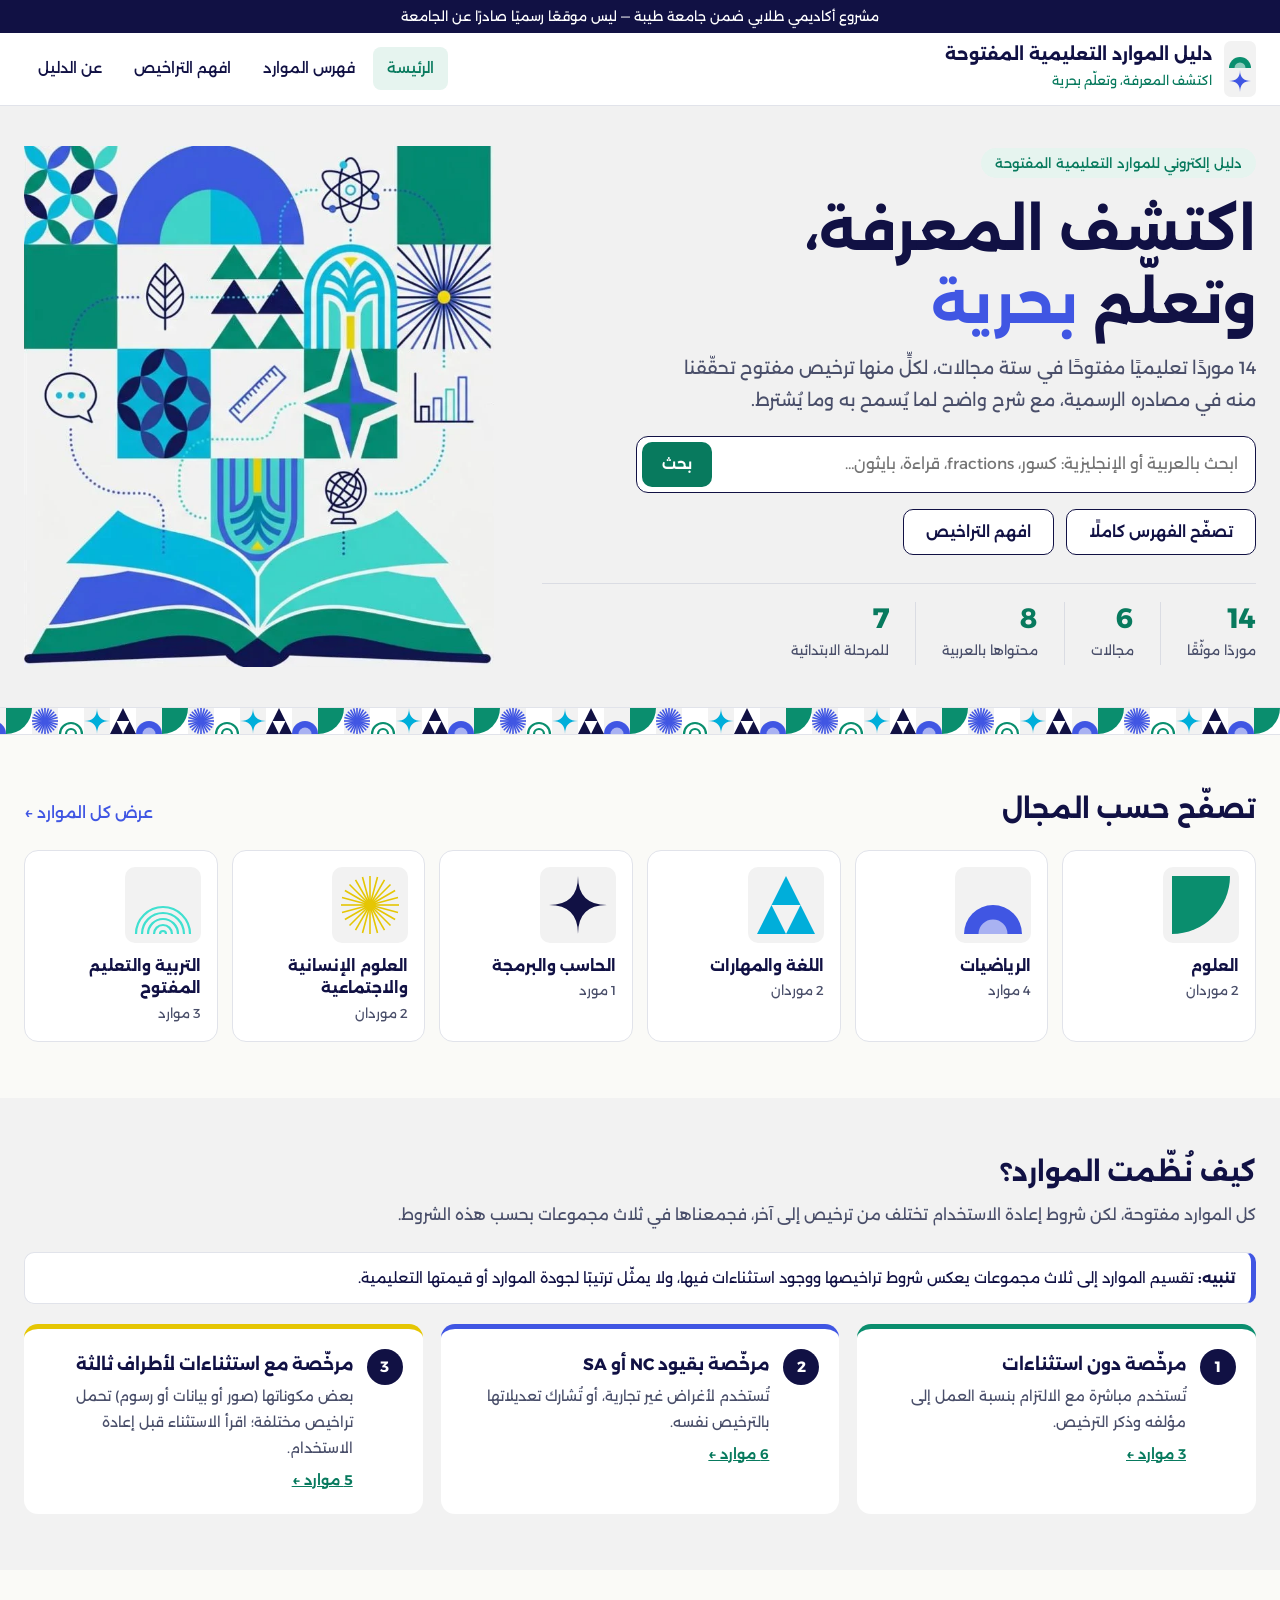
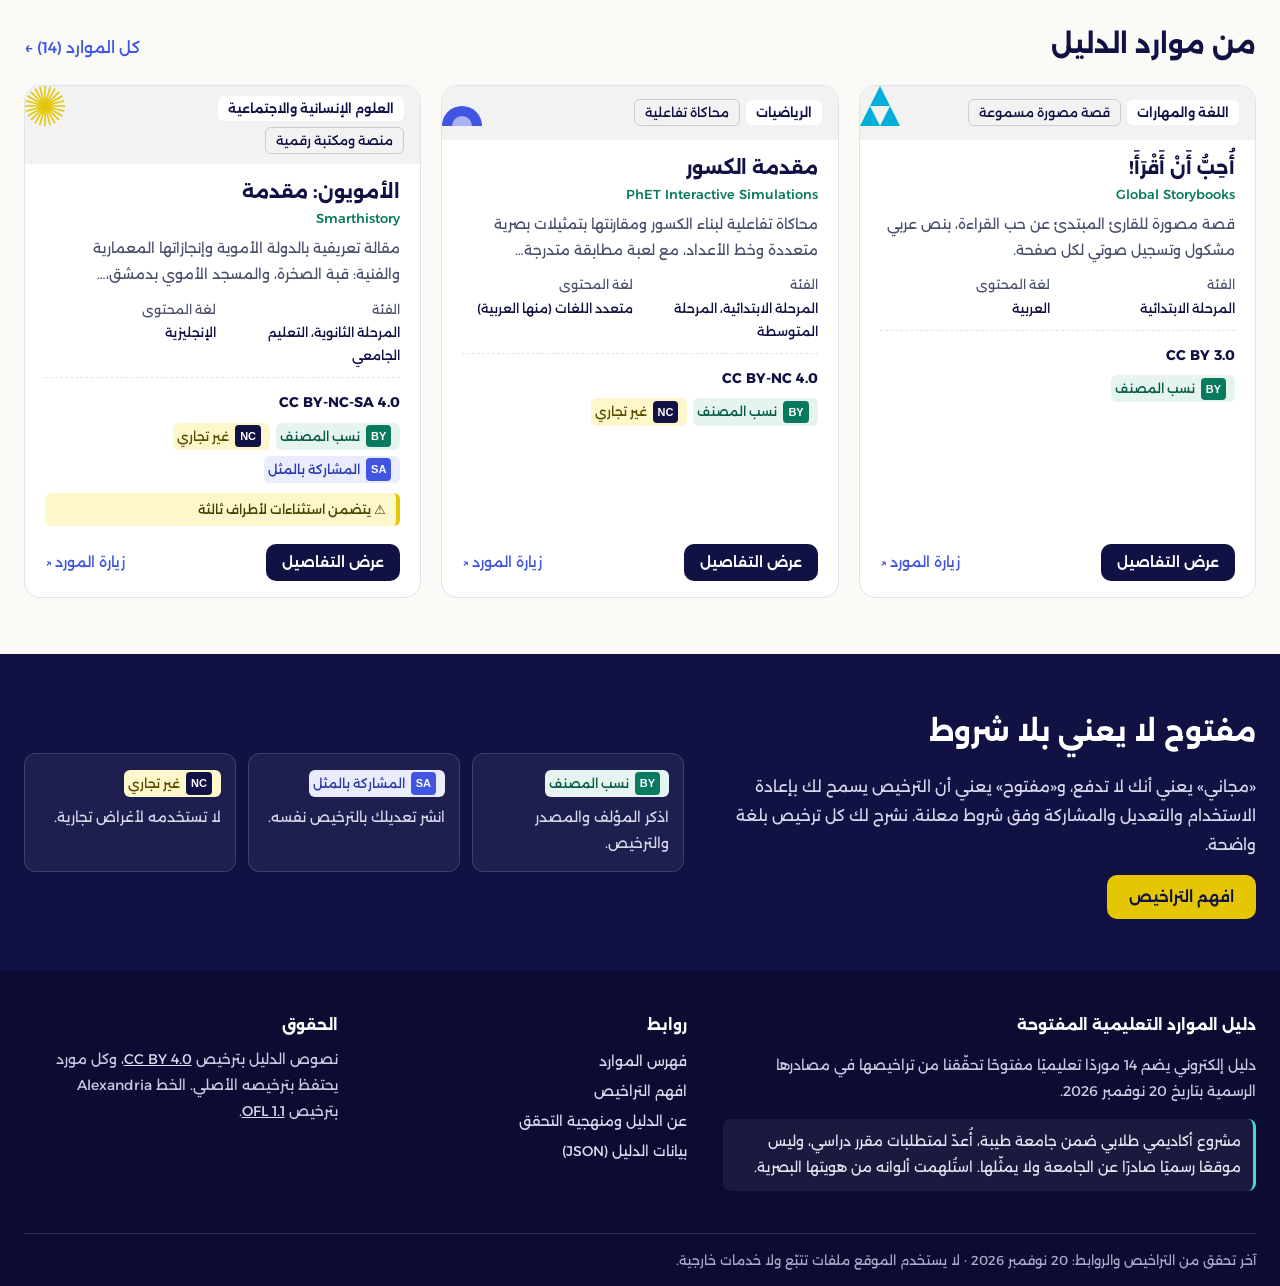
==== index.html @ 3c6ddac7 "دليل الموارد التعليمية المفتوحة — الإصدار 1.0.1 Co-Authored-By: Claude Opus 5.5 <noreply@anthropic.c" ====
<!doctype html>
<html lang="ar" dir="rtl">
<head>
<meta charset="utf-8">
<meta name="viewport" content="width=device-width, initial-scale=1">
<title>دليل الموارد التعليمية المفتوحة — اكتشف المعرفة، وتعلّم بحرية</title>
<meta name="description" content="دليل إلكتروني يضم 14 موردًا تعليميًا مفتوحًا بتراخيص Creative Commons موثّقة، مصنّفة حسب المجال ونوع المورد والفئة المستهدفة. مشروع أكاديمي طلابي.">
<meta name="color-scheme" content="light">
<meta name="theme-color" content="#111144">
<meta property="og:title" content="دليل الموارد التعليمية المفتوحة">
<meta property="og:description" content="اكتشف المعرفة، وتعلّم بحرية — 14 موردًا تعليميًا مفتوحًا بتراخيص موثّقة.">
<meta property="og:type" content="website">
<meta property="og:locale" content="ar_SA">
<link rel="icon" href="assets/img/favicon.svg" type="image/svg+xml">
<link rel="preload" href="assets/fonts/Alexandria-Regular.woff" as="font" type="font/woff" crossorigin>
<link rel="stylesheet" href="assets/css/style.css">
</head>
<body>
<a class="skip" href="#app">تخطَّ إلى المحتوى</a>
<div class="notice" role="note">مشروع أكاديمي طلابي ضمن جامعة طيبة — ليس موقعًا رسميًا صادرًا عن الجامعة</div>
<header class="top">
  <div class="wrap hrow">
    <a class="brand" href="#/" aria-label="دليل الموارد التعليمية المفتوحة — الرئيسة">
      <span class="bmark" aria-hidden="true"><svg width="22" height="22" viewBox="0 0 22 22"><path d="M0 22A11 11 0 0 1 22 22Z" fill="#0A8E6E"/><path d="M5.5 22A5.5 5.5 0 0 1 16.5 22Z" fill="#fff" opacity=".55"/></svg><svg width="22" height="22" viewBox="0 0 22 22"><path d="M11 0Q11 11 22 11Q11 11 11 22Q11 11 0 11Q11 11 11 0Z" fill="#4056E3"/></svg></span>
      <span><b>دليل الموارد التعليمية المفتوحة</b><small>اكتشف المعرفة، وتعلّم بحرية</small></span>
    </a>
    <button class="menu-btn" type="button" aria-expanded="false" aria-controls="nav">القائمة</button>
    <nav class="nav" id="nav" aria-label="التنقل الرئيس">
      <a href="#/">الرئيسة</a>
      <a href="#/resources">فهرس الموارد</a>
      <a href="#/licenses">افهم التراخيص</a>
      <a href="#/about">عن الدليل</a>
    </nav>
  </div>
</header>
<main id="app" tabindex="-1">
<!--NOSCRIPT--><noscript><div class="wrap" style="padding:30px 0"><h1>دليل الموارد التعليمية المفتوحة</h1><p>يعمل البحث والتصفية بتفعيل JavaScript. هذه قائمة الموارد كاملة:</p><table class="ttable"><thead><tr><th>المورد</th><th>الجهة</th><th>المجال</th><th>الترخيص</th></tr></thead><tbody><tr><td><a href="https://phet.colorado.edu/ar/simulations/fractions-intro">مقدمة الكسور</a></td><td>PhET Interactive Simulations – جامعة كولورادو بولدر</td><td>الرياضيات</td><td dir="ltr"><a href="https://creativecommons.org/licenses/by-nc/4.0/deed.ar">CC BY-NC 4.0</a></td></tr><tr><td><a href="https://phet.colorado.edu/ar/simulations/area-builder">بناء المساحة</a></td><td>PhET Interactive Simulations – جامعة كولورادو بولدر</td><td>الرياضيات</td><td dir="ltr"><a href="https://creativecommons.org/licenses/by-nc/4.0/deed.ar">CC BY-NC 4.0</a></td></tr><tr><td><a href="https://phet.colorado.edu/ar/simulations/states-of-matter-basics">أساسيات حالات المادة</a></td><td>PhET Interactive Simulations – جامعة كولورادو بولدر</td><td>العلوم</td><td dir="ltr"><a href="https://creativecommons.org/licenses/by-nc/4.0/deed.ar">CC BY-NC 4.0</a></td></tr><tr><td><a href="https://phet.colorado.edu/ar/simulations/circuit-construction-kit-dc">أدوات بناء الدارة الكهربائية: التيار المستمر</a></td><td>PhET Interactive Simulations – جامعة كولورادو بولدر</td><td>العلوم</td><td dir="ltr"><a href="https://creativecommons.org/licenses/by-nc/4.0/deed.ar">CC BY-NC 4.0</a></td></tr><tr><td><a href="https://global-asp.github.io/storybooks-uk/stories/ar/0327">لِنَعُدَّ الحَيَوَانَاتِ</a></td><td>Global Storybooks (جامعة كولومبيا البريطانية)، عن African Storybook</td><td>الرياضيات</td><td dir="ltr"><a href="https://creativecommons.org/licenses/by/3.0/deed.ar">CC BY 3.0</a></td></tr><tr><td><a href="https://global-asp.github.io/storybooks-uk/stories/ar/0087">أُحِبُّ أَنْ أَقْرَأَ!</a></td><td>Global Storybooks (جامعة كولومبيا البريطانية)، عن African Storybook</td><td>اللغة والمهارات</td><td dir="ltr"><a href="https://creativecommons.org/licenses/by/3.0/deed.ar">CC BY 3.0</a></td></tr><tr><td><a href="https://im.kendallhunt.com/K5/teachers/kindergarten/centers.html">مراكز الرياضيات لرياض الأطفال – منهج IM K–5</a></td><td>Illustrative Mathematics، عبر شريكها المعتمد Kendall Hunt</td><td>الرياضيات</td><td dir="ltr"><a href="https://creativecommons.org/licenses/by/4.0/deed.ar">CC BY 4.0</a></td></tr><tr><td><a href="https://www.open.edu/openlearncreate/course/view.php?id=2198">موارد TESSA العربية لإعداد المعلمين</a></td><td>مبادرة TESSA – الجامعة المفتوحة البريطانية (منصة OpenLearn Create)</td><td>التربية والتعليم المفتوح</td><td dir="ltr"><a href="https://creativecommons.org/licenses/by-sa/4.0/deed.ar">CC BY-SA 4.0</a></td></tr><tr><td><a href="https://zenodo.org/records/1436502">التعليم المفتوح: أساسيات ونُهج</a></td><td>مشروع OpenMed (برنامج إيراسموس+، الاتحاد الأوروبي)</td><td>التربية والتعليم المفتوح</td><td dir="ltr"><a href="https://creativecommons.org/licenses/by/4.0/deed.ar">CC BY 4.0</a></td></tr><tr><td><a href="https://www.oerknowledgecloud.org/archive/Basic-Guide-To-OER%5b1%5d.pdf">الدليل الأساسي للموارد التعليمية المفتوحة</a></td><td>رابطة الكومنولث للتعلم (COL) واليونسكو</td><td>التربية والتعليم المفتوح</td><td dir="ltr"><a href="https://creativecommons.org/licenses/by-sa/3.0/deed.ar">CC BY-SA 3.0</a></td></tr><tr><td><a href="https://openstax.org/books/writing-guide/pages/preface">دليل الكتابة مع كتيّب مرجعي</a></td><td>OpenStax – جامعة رايس</td><td>اللغة والمهارات</td><td dir="ltr"><a href="https://creativecommons.org/licenses/by-nc-sa/4.0/deed.ar">CC BY-NC-SA 4.0</a></td></tr><tr><td><a href="https://do1.dr-chuck.com/pythonlearn/EN_us/pythonlearn.pdf">بايثون للجميع</a></td><td>د. تشارلز سيفرانس – جامعة ميشيغان</td><td>الحاسب والبرمجة</td><td dir="ltr"><a href="https://creativecommons.org/licenses/by-nc-sa/3.0/deed.ar">CC BY-NC-SA 3.0</a></td></tr><tr><td><a href="https://ourworldindata.org/literacy">معرفة القراءة والكتابة – عالمنا في بيانات</a></td><td>Our World in Data – Global Change Data Lab</td><td>العلوم الإنسانية والاجتماعية</td><td dir="ltr"><a href="https://creativecommons.org/licenses/by/4.0/deed.ar">CC BY 4.0</a></td></tr><tr><td><a href="https://smarthistory.org/umayyads/">الأمويون: مقدمة</a></td><td>Smarthistory – المقالة بقلم Dr. Elizabeth Macaulay (8 سبتمبر 2019)</td><td>العلوم الإنسانية والاجتماعية</td><td dir="ltr"><a href="https://creativecommons.org/licenses/by-nc-sa/4.0/deed.ar">CC BY-NC-SA 4.0</a></td></tr></tbody></table></div></noscript><!--/NOSCRIPT-->
</main>
<footer class="foot">
  <div class="wrap frow">
    <div>
      <b>دليل الموارد التعليمية المفتوحة</b>
      <p>دليل إلكتروني يضم 14 موردًا تعليميًا مفتوحًا تحقّقنا من تراخيصها في مصادرها الرسمية بتاريخ 20 نوفمبر 2026.</p>
      <p class="disc">مشروع أكاديمي طلابي ضمن جامعة طيبة، أُعدّ لمتطلبات مقرر دراسي، وليس موقعًا رسميًا صادرًا عن الجامعة ولا يمثّلها. استُلهمت ألوانه من هويتها البصرية.</p>
    </div>
    <nav aria-label="روابط التذييل">
      <b>روابط</b>
      <a href="#/resources">فهرس الموارد</a>
      <a href="#/licenses">افهم التراخيص</a>
      <a href="#/about">عن الدليل ومنهجية التحقق</a>
      <a href="data/resources.json">بيانات الدليل (JSON)</a>
    </nav>
    <div>
      <b>الحقوق</b>
      <p style="margin:0">نصوص الدليل بترخيص <a style="display:inline;text-decoration:underline" href="https://creativecommons.org/licenses/by/4.0/deed.ar" rel="license noopener noreferrer" target="_blank">CC BY 4.0</a>، وكل مورد يحتفظ بترخيصه الأصلي. الخط Alexandria بترخيص <a style="display:inline;text-decoration:underline" href="assets/fonts/OFL.txt">OFL 1.1</a>.</p>
    </div>
  </div>
  <div class="wrap fbot">آخر تحقق من التراخيص والروابط: 20 نوفمبر 2026 · لا يستخدم الموقع ملفات تتبّع ولا خدمات خارجية.</div>
</footer>
<script src="data/resources.js"></script>
<script src="assets/js/app.js"></script>
</body>
</html>
---- assets/css/style.css ----
/* دليل الموارد التعليمية المفتوحة — الأنماط
   الألوان مستوحاة من الهوية البصرية لجامعة طيبة؛ الخط Alexandria (SIL OFL 1.1) */
@font-face{font-family:"Alexandria";src:url("../fonts/Alexandria-Regular.woff") format("woff");font-weight:400;font-display:swap}
@font-face{font-family:"Alexandria";src:url("../fonts/Alexandria-Medium.woff") format("woff");font-weight:500;font-display:swap}
@font-face{font-family:"Alexandria";src:url("../fonts/Alexandria-SemiBold.woff") format("woff");font-weight:600;font-display:swap}
@font-face{font-family:"Alexandria";src:url("../fonts/Alexandria-Bold.woff") format("woff");font-weight:700;font-display:swap}

:root{
  --green:#0A8E6E; --green-d:#087A5E; --green-t:#E6F4EF;
  --blue:#4056E3; --blue-t:#E9ECFC; --sky:#00AEDA; --navy:#111144; --navy-2:#0C0C33;
  --turq:#40E0D0; --yellow:#E5C603; --yellow-t:#FFF7CC; --gray:#F2F2F2;
  --ink:#111144; --muted:#4A4F6A; --line:#E1E3EA; --bg:#FAFAF7; --danger:#9B1C1C;
  --radius:14px; --wrap:1232px;
}
*,*::before,*::after{box-sizing:border-box}
html{scroll-behavior:smooth}
@media (prefers-reduced-motion:reduce){html{scroll-behavior:auto}*{transition:none!important;animation:none!important}}
body{margin:0;font-family:"Alexandria",Tahoma,"Segoe UI",sans-serif;color:var(--ink);background:var(--bg);font-size:15.5px;line-height:1.85}
img{max-width:100%;height:auto}
a{color:var(--blue)}
a:hover{color:var(--navy)}
:focus-visible{outline:3px solid var(--blue);outline-offset:2px;border-radius:4px}
.wrap{width:min(var(--wrap),100% - 40px);margin-inline:auto}
.sr-only{position:absolute!important;width:1px;height:1px;overflow:hidden;clip:rect(0 0 0 0);white-space:nowrap}
.skip{position:absolute;inset-inline-start:12px;top:-60px;background:var(--navy);color:#fff;padding:8px 14px;border-radius:8px;z-index:50}
.skip:focus{top:8px;color:#fff}
[dir=ltr],.ltr{direction:ltr;unicode-bidi:isolate}

/* شريط التنبيه والرأس */
.notice{background:var(--navy);color:#fff;font-size:13px;text-align:center;padding:6px 12px;line-height:1.6}
.top{background:#fff;border-bottom:1px solid var(--line);position:sticky;top:0;z-index:20}
.hrow{display:flex;align-items:center;gap:28px;min-height:72px}
.brand{display:flex;gap:12px;align-items:center;text-decoration:none;color:var(--ink)}
.brand b{font-size:17px;display:block;line-height:1.35}
.brand small{color:var(--green-d);font-size:12.5px}
.bmark{display:flex;flex-direction:column;gap:2px;background:var(--gray);padding:5px;border-radius:7px;line-height:0}
.nav{display:flex;gap:4px;margin-inline-start:auto}
.nav a{color:var(--ink);padding:8px 14px;border-radius:8px;font-weight:500;font-size:14.5px;text-decoration:none}
.nav a:hover{background:var(--gray)}
.nav a[aria-current=page]{background:var(--green-t);color:var(--green-d)}
.menu-btn{display:none;margin-inline-start:auto;background:none;border:1.5px solid var(--line);border-radius:8px;padding:6px 12px;font:inherit;color:var(--ink);cursor:pointer}

/* أزرار */
.btn,.btn-o,.btn-y,.btn-s{display:inline-flex;align-items:center;gap:6px;border-radius:10px;font-weight:600;padding:11px 22px;font-size:15px;text-decoration:none;border:0;cursor:pointer;font-family:inherit;line-height:1.5}
.btn{background:var(--green-d);color:#fff}.btn:hover{background:#06604A;color:#fff}
.btn-o{background:#fff;border:1.5px solid var(--navy);color:var(--navy)}.btn-o:hover{background:var(--gray);color:var(--navy)}
.btn-y{background:var(--yellow);color:var(--navy)}.btn-y:hover{background:#F3D61A;color:var(--navy)}
.btn-s{background:var(--navy);color:#fff;padding:8px 16px;font-size:14px}.btn-s:hover{background:#26265E;color:#fff}
.btn-sm{padding:8px 14px;font-size:14px}

/* البحث */
.search{display:flex;gap:8px;background:#fff;border:1.5px solid var(--navy);border-radius:12px;padding:5px;max-width:620px}
.search input{flex:1;border:0;font:inherit;font-size:15.5px;padding:8px 12px;background:transparent;color:var(--ink);min-width:0}
.search input:focus{outline:none}
.search:focus-within{box-shadow:0 0 0 3px rgba(64,86,227,.35)}
.search .btn{padding:9px 20px}

/* البطل */
.hero{background:#F1F1F1}
.hgrid{display:grid;grid-template-columns:1fr 470px;align-items:center;gap:48px;padding:40px 0}
.eyebrow{display:inline-block;background:var(--green-t);color:var(--green-d);border-radius:999px;padding:3px 14px;font-size:13px;font-weight:500}
.hero h1{font-size:clamp(34px,4.6vw,56px);line-height:1.3;margin:16px 0 12px;font-weight:700}
.hero h1 em{font-style:normal;color:var(--blue)}
.htext>p{font-size:17.5px;color:var(--muted);max-width:580px;margin:0 0 20px}
.hero .search{margin-bottom:16px}
.cta{display:flex;gap:12px;flex-wrap:wrap}
.stats{display:flex;flex-wrap:wrap;gap:0;margin:28px 0 0;padding:18px 0 0;border-top:1px solid #DADCE3;list-style:none}
.stats li{padding-inline-end:26px;margin-inline-end:26px;border-inline-end:1px solid #DADCE3}
.stats li:last-child{border:0;margin:0;padding:0}
.stats b{display:block;font-size:28px;color:var(--green-d);line-height:1.2}
.stats span{font-size:13px;color:var(--muted)}
.hart{justify-self:center}
.hart img{width:470px;display:block}

/* الشريط الهندسي */
.strip{display:flex;overflow:hidden;border-block:1px solid var(--line);background:#fff;line-height:0}
.strip span{flex:none}

/* الأقسام */
.sec{padding:56px 0}.sec.alt{background:var(--gray)}
.shead{display:flex;align-items:baseline;flex-wrap:wrap;gap:10px 20px;margin-bottom:22px}
.shead h2{font-size:26px;margin:0;line-height:1.4}
.shead .more{margin-inline-start:auto;font-weight:500;text-decoration:none}
.shead p{margin:0;color:var(--muted);flex-basis:100%}
.dgrid{display:grid;grid-template-columns:repeat(6,1fr);gap:14px}
.dtile{background:#fff;border:1px solid var(--line);border-radius:var(--radius);padding:16px;color:var(--ink);display:flex;flex-direction:column;gap:2px;text-decoration:none;transition:border-color .15s,transform .15s}
.dtile:hover{border-color:var(--green);transform:translateY(-2px);color:var(--ink)}
.dtile b{font-size:15px;line-height:1.5}.dtile small{color:var(--muted)}
.dm{background:var(--gray);border-radius:10px;width:76px;height:76px;display:grid;place-items:center;margin-bottom:10px}
.ggrid{display:grid;grid-template-columns:repeat(3,1fr);gap:18px}
.gcard{background:#fff;border-radius:var(--radius);padding:20px;display:flex;gap:14px;border-top:5px solid}
.g0{border-color:var(--green)!important}.g1{border-color:var(--blue)!important}.g2{border-color:var(--yellow)!important}
.gn{flex:none;width:36px;height:36px;border-radius:50%;display:grid;place-items:center;font-weight:700;background:var(--navy);color:#fff;font-size:15px}
.gcard b{font-size:16.5px}.gcard p{margin:4px 0;color:var(--muted);font-size:14px}
.gcard a{font-weight:600;font-size:14px;color:var(--green-d)}
.callout{background:#fff;border:1px solid var(--line);border-inline-start:5px solid var(--blue);border-radius:10px;padding:12px 16px;margin:0 0 20px;font-size:14.5px}
.sec.alt .callout{background:#fff}

/* البطاقات */
.cgrid{display:grid;grid-template-columns:repeat(3,1fr);gap:20px}
.card{background:#fff;border:1px solid var(--line);border-radius:16px;overflow:hidden;display:flex;flex-direction:column}
.card:hover{border-color:#C5C9D8}
.cband{position:relative;min-height:54px;background:var(--gray);display:flex;align-items:center;flex-wrap:wrap;gap:6px;padding:10px 16px;padding-inline-end:58px}
.corner{position:absolute;inset-inline-end:0;top:0;line-height:0}
.dom,.typ{font-size:12.5px;font-weight:600;border-radius:6px;padding:1px 10px;background:#fff;color:var(--navy);white-space:nowrap}
.typ{background:transparent;border:1px solid #C9CCD8;font-weight:500}
.cbody{padding:14px 20px 6px;flex:1}
.card h3{font-size:18.5px;margin:0;line-height:1.5}
.card h3 a{color:var(--ink);text-decoration:none}
.card h3 a:hover{color:var(--blue)}
.prov{font-size:13px;color:var(--green-d);font-weight:500;margin-bottom:6px}
.desc{font-size:14px;color:var(--muted);margin:0 0 10px;display:-webkit-box;-webkit-line-clamp:2;-webkit-box-orient:vertical;overflow:hidden}
.meta{display:grid;grid-template-columns:1fr 1fr;gap:4px 14px;margin:0 0 10px;font-size:12.5px}
.meta dt{color:var(--muted)}.meta dd{margin:0;font-weight:500}
.lic{border-top:1px dashed var(--line);padding-top:10px}
.lname{font-weight:700;font-size:14px}
.lcs{display:flex;gap:6px;flex-wrap:wrap;margin-top:6px}
.lc{display:inline-flex;align-items:center;gap:6px;font-size:12.5px;border-radius:6px;padding:2px 9px 2px 4px;font-weight:500;white-space:nowrap}
.lc b{font-family:Tahoma,Arial,sans-serif;font-size:11px;border-radius:4px;padding:1px 5px;color:#fff;direction:ltr}
.lc-by{background:var(--green-t);color:#065A46}.lc-by b{background:var(--green-d)}
.lc-sa{background:var(--blue-t);color:#2B3BA8}.lc-sa b{background:var(--blue)}
.lc-nc{background:var(--yellow-t);color:#5A4D00}.lc-nc b{background:var(--navy)}
.flag{margin-top:10px;font-size:12.5px;background:var(--yellow-t);border-inline-start:4px solid var(--yellow);padding:5px 10px;border-radius:6px;color:#4A4000;font-weight:500}
.cfoot{display:flex;align-items:center;justify-content:space-between;gap:10px;padding:12px 20px 16px}
.ext{font-size:14px;font-weight:500;text-decoration:none}
.ext::after{content:" ↗";font-size:12px}

/* شريط التراخيص الكحلي */
.licband{background:var(--navy);color:#fff;padding:52px 0}
.lgrid{display:grid;grid-template-columns:1fr 1.25fr;gap:44px;align-items:center}
.licband h2{font-size:28px;margin:0 0 8px}.licband p{color:#D6D8EC}
.lexp{display:grid;grid-template-columns:repeat(3,1fr);gap:12px}
.lexp div{background:rgba(255,255,255,.06);border:1px solid rgba(255,255,255,.14);border-radius:12px;padding:14px}
.lexp p{margin:8px 0 0;font-size:14px}

/* الفهرس */
.phead{background:#fff;padding:22px 0 20px;border-bottom:1px solid var(--line)}
.crumb{font-size:13px;color:var(--muted)}.crumb a{color:var(--muted)}
.crumb ol{list-style:none;padding:0;margin:0;display:flex;flex-wrap:wrap;gap:6px}
.crumb li+li::before{content:"/";margin-inline-end:6px}
.phead h1{margin:4px 0 12px;font-size:32px;line-height:1.4}
.phead .search{max-width:none}
.toolbar{display:flex;flex-wrap:wrap;align-items:center;gap:8px;margin-top:12px;font-size:14px;color:var(--muted)}
.chip{display:inline-flex;align-items:center;gap:6px;background:var(--green-t);color:var(--green-d);border:0;border-radius:999px;padding:2px 12px;font:inherit;font-size:13.5px;font-weight:500;cursor:pointer}
.chip:hover{background:#D3ECE3}
.count{font-weight:600;color:var(--ink)}
.igrid{display:grid;grid-template-columns:268px 1fr;gap:30px;padding:26px 0 56px;align-items:start}
.filters{background:#fff;border:1px solid var(--line);border-radius:var(--radius);padding:6px 18px 12px;position:sticky;top:90px;max-height:calc(100vh - 110px);overflow:auto}
.filters summary{display:none}
.filters fieldset{border:0;border-bottom:1px solid var(--line);margin:0;padding:12px 0}
.filters fieldset:last-of-type{border:0}
.filters legend{font-weight:600;font-size:14.5px;padding:0;margin-bottom:4px}
.filters label{display:flex;align-items:flex-start;gap:8px;font-size:14px;line-height:1.7;padding:2px 0;cursor:pointer}
.filters input{width:17px;height:17px;margin:4px 0 0;accent-color:var(--green-d);flex:none}
.filters .n{margin-inline-start:auto;color:var(--muted);font-size:12.5px}
.ghead{display:flex;flex-wrap:wrap;align-items:center;gap:6px 10px;margin:4px 0 14px;padding-bottom:8px;border-bottom:3px solid}
.ghead h2{font-size:18px;margin:0}
.ghead small{color:var(--muted)}
.ghead p{flex-basis:100%;margin:0;color:var(--muted);font-size:14px}
.ghead .gn{width:30px;height:30px;font-size:14px}
.rgroup{margin-bottom:34px}
.rgroup .cgrid{grid-template-columns:repeat(auto-fill,minmax(285px,1fr))}
.empty{background:#fff;border:1px dashed #B9BDCF;border-radius:var(--radius);padding:40px 24px;text-align:center}
.empty h2{margin:0 0 6px;font-size:20px}

/* التفاصيل */
.dtop{display:flex;gap:28px;align-items:flex-start;margin-top:12px}
.dicon{background:var(--navy);border-radius:16px;padding:16px;line-height:0;flex:none}
.badges{display:flex;flex-wrap:wrap;gap:8px}
.st{font-size:12.5px;background:var(--green-t);color:var(--green-d);border-radius:6px;padding:1px 10px;font-weight:600}
.dhead h1{font-size:clamp(28px,3.4vw,38px);margin:8px 0 0;line-height:1.4}
.orig{color:var(--muted);font-size:15px;text-align:right}
.lead{font-size:17px;color:var(--muted);max-width:820px;margin:10px 0 18px}
.dgrid2{display:grid;grid-template-columns:1fr 390px;gap:26px;padding:28px 0 40px;align-items:start}
.panel{background:#fff;border:1px solid var(--line);border-radius:var(--radius);padding:18px 22px;margin-bottom:18px}
.panel h2{font-size:18px;margin:0 0 10px;line-height:1.5}
.panel p{margin:0 0 8px}
.kv{margin:0}
.kv>div{display:grid;grid-template-columns:150px 1fr;gap:12px;border-bottom:1px solid var(--line);padding:8px 0}
.kv>div:last-child{border:0}
.kv dt{color:var(--muted)}.kv dd{margin:0;font-weight:500;overflow-wrap:anywhere}
.exc{background:#FFFBE6;border-color:var(--yellow);border-inline-start:6px solid var(--yellow)}
.exc h2{color:#4A4000}
.licp{border-top:6px solid var(--green)}
.cap{font-size:12.5px;color:var(--muted)}
.lbig{font-size:25px;font-weight:700}
.perm{list-style:none;padding:0;margin:12px 0;font-size:14.5px}
.perm li{padding:4px 0;display:flex;gap:8px}
.perm .ok{color:#065A46}.perm .no{color:var(--danger)}.perm .cond{color:#2B3BA8}
.applies{background:var(--gray);border-radius:8px;padding:8px 12px;font-size:14px;margin-bottom:10px}
.attr{background:var(--gray);border-radius:8px;padding:10px 12px;font-size:13px;line-height:1.7;margin:0 0 10px;font-family:Tahoma,Arial,sans-serif;text-align:left;overflow-wrap:anywhere}
.proof{margin:0;padding-inline-start:20px;font-size:13.5px}
.proof li{overflow-wrap:anywhere}
.small{font-size:13.5px;color:var(--muted)}
.pager{display:flex;justify-content:space-between;gap:12px;padding-bottom:48px}
.pager a{background:#fff;border:1px solid var(--line);border-radius:12px;padding:10px 16px;text-decoration:none;color:var(--ink);max-width:48%}
.pager a:hover{border-color:var(--green)}
.pager small{display:block;color:var(--muted)}
.copied{color:var(--green-d);font-size:13px;margin-inline-start:8px}

/* صفحات المحتوى */
.prose{max-width:860px}
.prose h2{font-size:22px;margin:30px 0 8px}
.prose h3{font-size:18px;margin:20px 0 6px}
.lic-cards{display:grid;grid-template-columns:repeat(2,1fr);gap:16px;margin:18px 0}
.lic-cards .panel{margin:0}
.lic-cards ul{margin:6px 0;padding-inline-start:20px;font-size:14.5px}
.ttable{width:100%;border-collapse:collapse;background:#fff;font-size:14.5px;margin:12px 0;border-radius:10px;overflow:hidden}
.ttable th,.ttable td{border:1px solid var(--line);padding:8px 12px;text-align:right;vertical-align:top}
.ttable th{background:var(--gray)}

/* التذييل */
.foot{background:var(--navy-2);color:#C9CBE0;padding:40px 0 0;font-size:14px}
.frow{display:grid;grid-template-columns:1.7fr 1fr 1fr;gap:36px}
.foot b{color:#fff;display:block;margin-bottom:8px;font-size:15px}
.foot a{color:#DADCF0;display:block;text-decoration:none;padding:2px 0}
.foot a:hover{color:#fff;text-decoration:underline}
.disc{background:rgba(255,255,255,.06);padding:10px 12px;border-radius:8px;border-inline-start:3px solid var(--turq);color:#E4E5F3}
.fbot{border-top:1px solid rgba(255,255,255,.12);margin-top:28px;padding:14px 0;font-size:13px;color:#A9ACC9}
.fbot a{display:inline;color:#DADCF0;text-decoration:underline}

/* استجابة */
@media (max-width:1100px){
  .dgrid{grid-template-columns:repeat(3,1fr)}
  .cgrid{grid-template-columns:repeat(2,1fr)}
  .hgrid{grid-template-columns:1fr 380px}.hart img{width:380px}
  .dgrid2{grid-template-columns:1fr 340px}
}
@media (max-width:860px){
  .menu-btn{display:block}
  .nav{display:none;position:absolute;inset-inline:0;top:100%;background:#fff;flex-direction:column;padding:10px 20px 16px;border-bottom:1px solid var(--line)}
  .nav.open{display:flex}
  .top .hrow{position:relative}
  .hgrid{grid-template-columns:1fr;gap:20px;padding:28px 0}
  .hart{order:-1}.hart img{width:min(300px,70vw)}
  .ggrid,.lgrid,.lexp,.frow,.lic-cards{grid-template-columns:1fr}
  .igrid{grid-template-columns:1fr}
  .filters{position:static;max-height:none;padding:0 16px}
  .filters summary{display:flex;justify-content:space-between;font-weight:600;padding:12px 0;cursor:pointer}
  .dgrid2{grid-template-columns:1fr}
  .dtop{flex-direction:column;gap:14px}.dicon{padding:10px}.dicon svg{width:56px;height:56px}
  .kv>div{grid-template-columns:1fr;gap:0}
  .pager{flex-direction:column}.pager a{max-width:none}
}
@media (max-width:560px){
  body{font-size:15px}
  .dgrid{grid-template-columns:repeat(2,1fr)}
  .cgrid,.rgroup .cgrid{grid-template-columns:1fr}
  .brand small{display:none}.brand b{font-size:15px}
  .stats li{padding-inline-end:16px;margin-inline-end:16px}
  .stats b{font-size:22px}
  .search .btn{padding:9px 14px}
  .meta{grid-template-columns:1fr}
}
@media print{.notice,.top,.filters,.foot,.strip,.cta,.pager{display:none}body{background:#fff}}
h1[tabindex="-1"]:focus{outline:none}
.badges a{text-decoration:none}.badges a:hover{border-color:var(--green)}
.hgrid>*,.igrid>*,.dgrid2>*{min-width:0}
@media (max-width:860px){.hgrid{grid-template-columns:minmax(0,1fr)}}
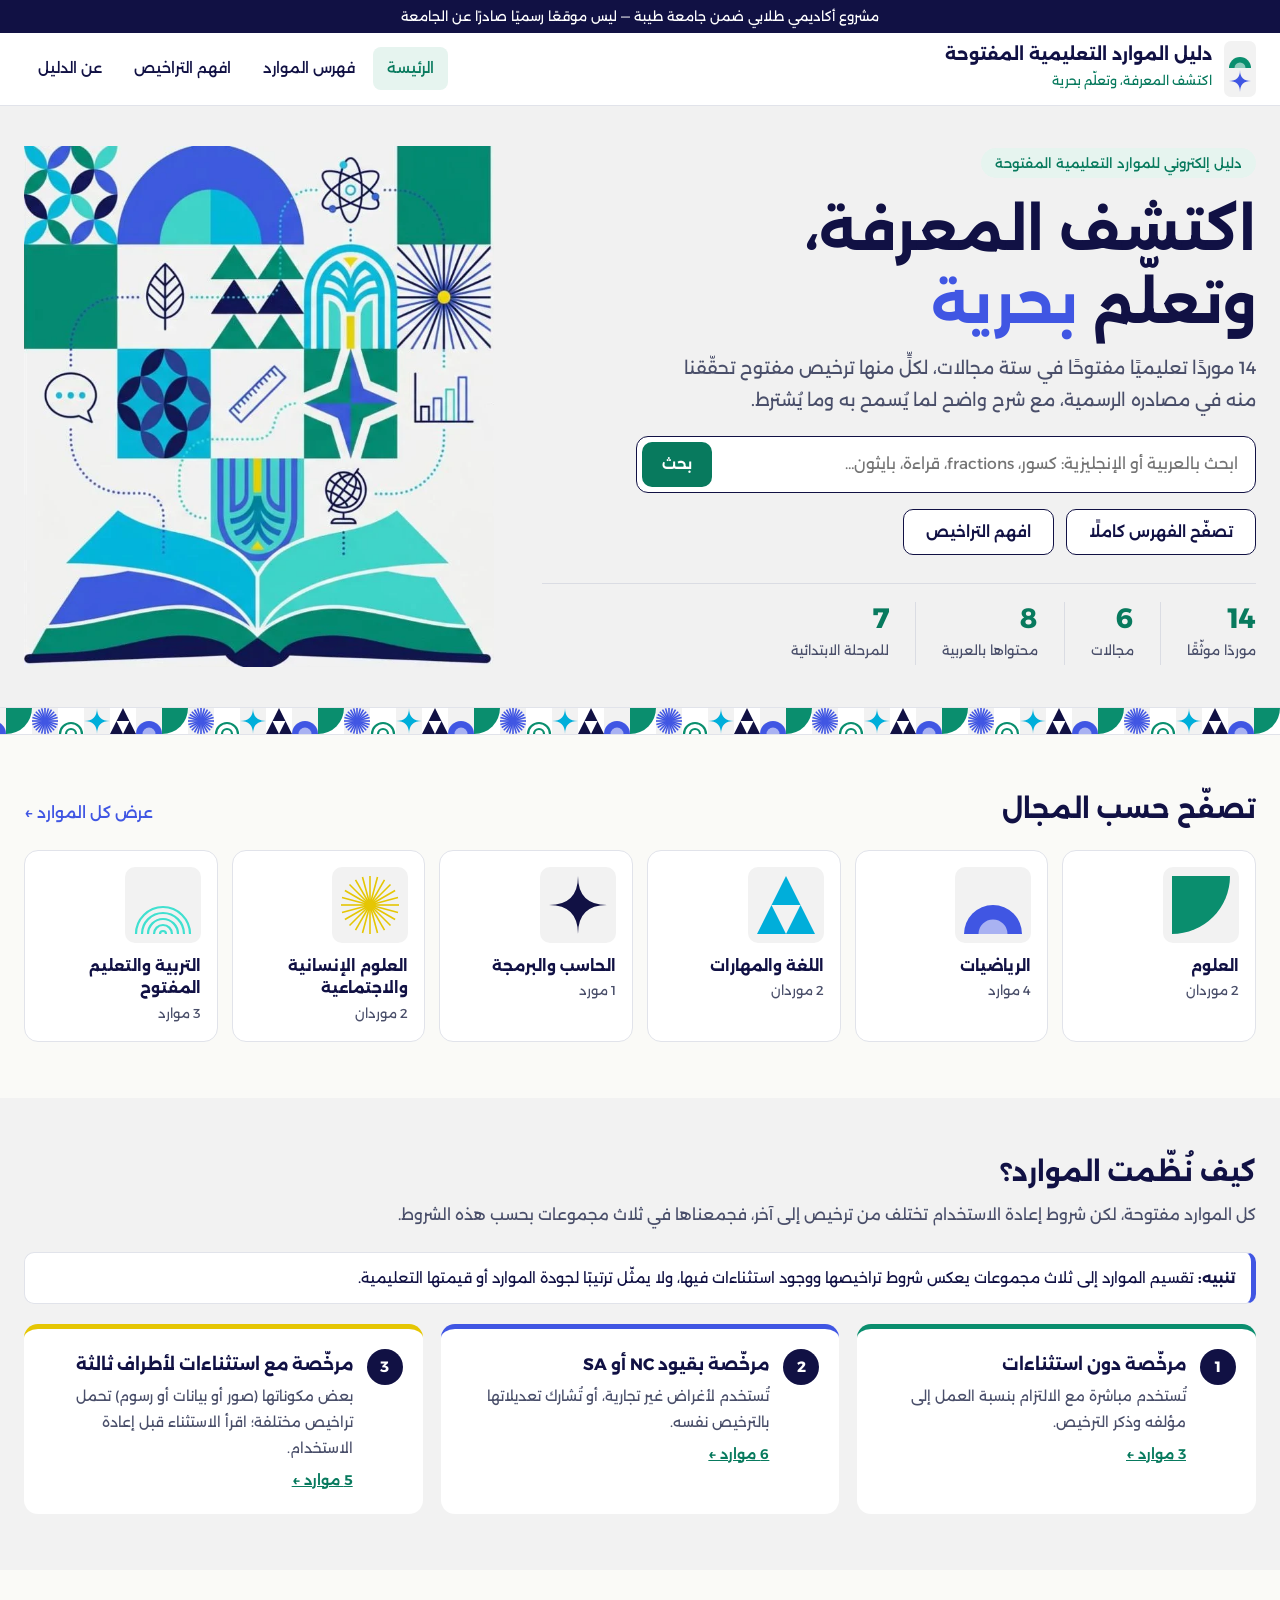
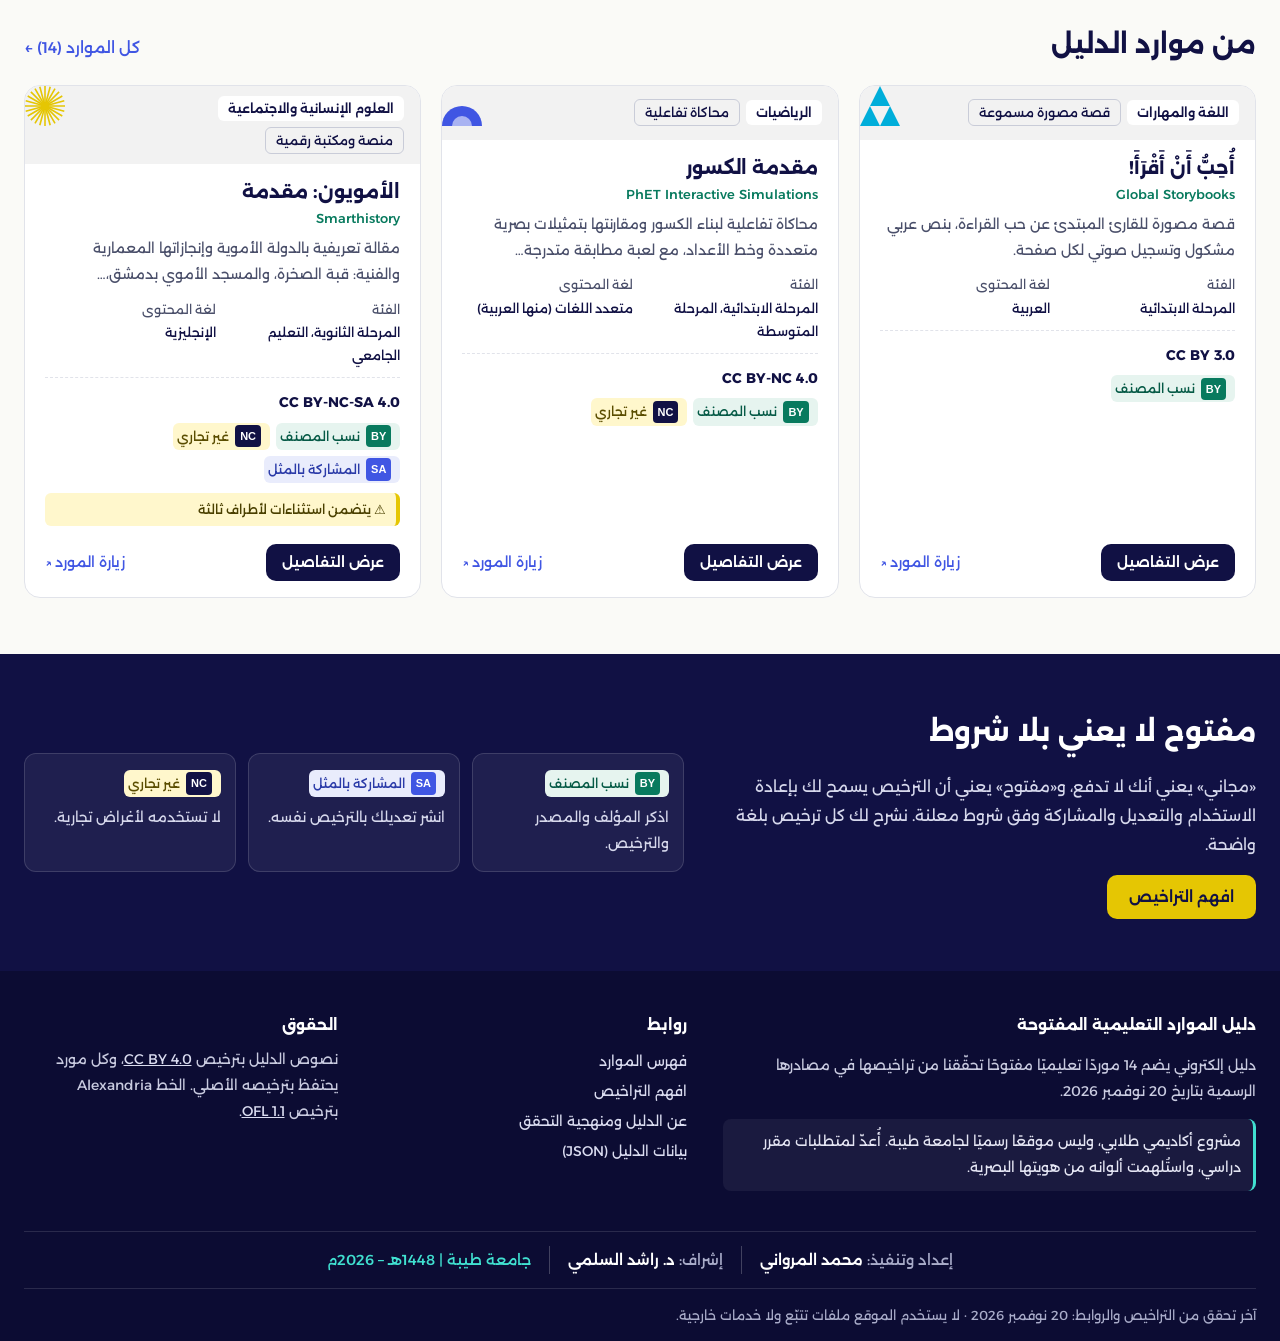
==== commit 6197f7e6: "إضافة بيانات إعداد المشروع والإشراف الأكاديمي في التذييل Co-Authored-By: Claude Opus 5.5 <noreply@an" ====
--- a/index.html
+++ b/index.html
@@ -41,7 +41,7 @@
     <div>
       <b>دليل الموارد التعليمية المفتوحة</b>
       <p>دليل إلكتروني يضم 14 موردًا تعليميًا مفتوحًا تحقّقنا من تراخيصها في مصادرها الرسمية بتاريخ 20 نوفمبر 2026.</p>
-      <p class="disc">مشروع أكاديمي طلابي ضمن جامعة طيبة، أُعدّ لمتطلبات مقرر دراسي، وليس موقعًا رسميًا صادرًا عن الجامعة ولا يمثّلها. استُلهمت ألوانه من هويتها البصرية.</p>
+      <p class="disc">مشروع أكاديمي طلابي، وليس موقعًا رسميًا لجامعة طيبة. أُعدّ لمتطلبات مقرر دراسي، واستُلهمت ألوانه من هويتها البصرية.</p>
     </div>
     <nav aria-label="روابط التذييل">
       <b>روابط</b>
@@ -55,6 +55,11 @@
       <p style="margin:0">نصوص الدليل بترخيص <a style="display:inline;text-decoration:underline" href="https://creativecommons.org/licenses/by/4.0/deed.ar" rel="license noopener noreferrer" target="_blank">CC BY 4.0</a>، وكل مورد يحتفظ بترخيصه الأصلي. الخط Alexandria بترخيص <a style="display:inline;text-decoration:underline" href="assets/fonts/OFL.txt">OFL 1.1</a>.</p>
     </div>
   </div>
+  <div class="wrap credits" aria-label="بيانات إعداد المشروع">
+    <p><span class="cr-k">إعداد وتنفيذ:</span> <span class="cr-v">محمد المرواني</span></p>
+    <p><span class="cr-k">إشراف:</span> <span class="cr-v">د. راشد السلمي</span></p>
+    <p class="cr-u">جامعة طيبة | 1448هـ – 2026م</p>
+  </div>
   <div class="wrap fbot">آخر تحقق من التراخيص والروابط: 20 نوفمبر 2026 · لا يستخدم الموقع ملفات تتبّع ولا خدمات خارجية.</div>
 </footer>
 <script src="data/resources.js"></script>
--- a/assets/css/style.css
+++ b/assets/css/style.css
@@ -257,3 +257,12 @@
 .badges a{text-decoration:none}.badges a:hover{border-color:var(--green)}
 .hgrid>*,.igrid>*,.dgrid2>*{min-width:0}
 @media (max-width:860px){.hgrid{grid-template-columns:minmax(0,1fr)}}
+/* بيانات إعداد المشروع والإشراف في التذييل */
+.credits{display:flex;flex-wrap:wrap;justify-content:center;align-items:center;gap:6px 0;margin-top:26px;padding:14px 0;border-top:1px solid rgba(255,255,255,.12);text-align:center}
+.credits p{margin:0;padding:2px 18px;font-size:14.5px;line-height:1.7;color:#E4E5F3}
+.credits p+p{border-inline-start:1px solid rgba(255,255,255,.22)}
+.credits .cr-k{color:#A9ACC9;font-weight:500}
+.credits .cr-v{color:#fff;font-weight:600}
+.credits .cr-u{color:var(--turq);font-weight:500}
+.credits+.fbot{margin-top:0}
+@media (max-width:560px){.credits{flex-direction:column;gap:2px}.credits p+p{border:0}.credits p{font-size:14px}}
